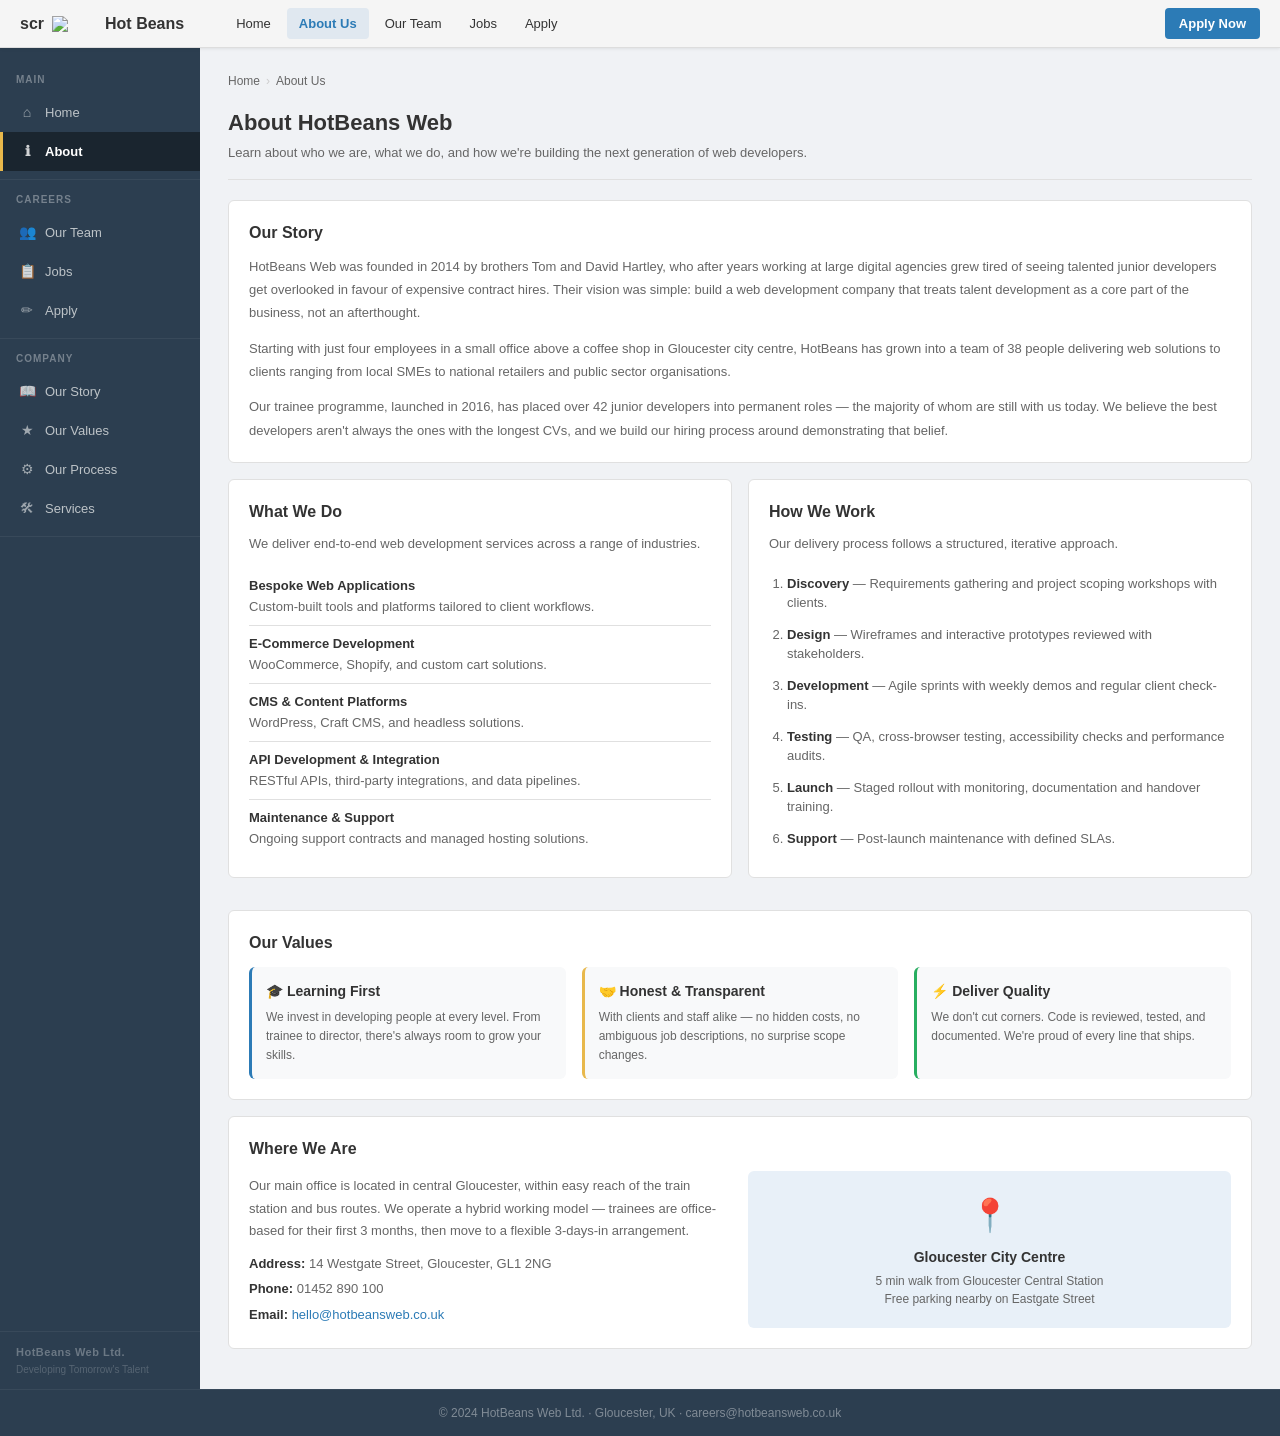
==== about.html @ 0897ee4d "everything" ====
<!DOCTYPE html>
<html lang="en">
<head>
  <meta charset="UTF-8">
  <meta name="viewport" content="width=device-width, initial-scale=1.0">
  <title>HotBeans  – About Us</title>
  <link rel="stylesheet" href="styles.css">
</head>
<body>

<header class="topnav">
  <a href="index.html" class="logo">
   scr <img src="https://th.bing.com/th/id/OIP.YHjpVh_dgI79iVT2qA23bwHaHa?w=175&h=180&c=7&r=0&o=7&pid=1.7&rm=3" length="45px" width="45">
    Hot Beans
  </a>
  <nav>
    <a href="index.html" data-nav>Home</a>
    <a href="about.html" data-nav class="active">About Us</a>
    <a href="team.html" data-nav>Our Team</a>
    <a href="jobs.html" data-nav>Jobs</a>
    <a href="apply.html" data-nav>Apply</a>
  </nav>
  <a href="apply.html" class="topnav-cta">Apply Now</a>
</header>

<div class="layout">
  <aside class="sidebar">
    <div class="sidebar-section">
      <div class="sidebar-label">Main</div>
      <a href="index.html" data-nav><i class="icon">⌂</i> Home</a>
      <a href="about.html" class="active" data-nav><i class="icon">ℹ</i> About</a>
    </div>
    <div class="sidebar-section">
      <div class="sidebar-label">Careers</div>
      <a href="team.html" data-nav><i class="icon">👥</i> Our Team</a>
      <a href="jobs.html" data-nav><i class="icon">📋</i> Jobs</a>
      <a href="apply.html" data-nav><i class="icon">✏</i> Apply</a>
    </div>
    <div class="sidebar-section">
      <div class="sidebar-label">Company</div>
      <a href="#our-story"><i class="icon">📖</i> Our Story</a>
      <a href="#values"><i class="icon">★</i> Our Values</a>
      <a href="#process"><i class="icon">⚙</i> Our Process</a>
      <a href="#services"><i class="icon">🛠</i> Services</a>
    </div>
    <div class="sidebar-footer">
      <div class="company-name">HotBeans Web Ltd.</div>
      <div class="tagline">Developing Tomorrow's Talent</div>
    </div>
  </aside>

  <main class="main">
    <div class="breadcrumb">
      <a href="index.html">Home</a>
      <span class="sep">›</span>
      <span>About Us</span>
    </div>

    <div class="page-header">
      <h1>About HotBeans Web</h1>
      <p>Learn about who we are, what we do, and how we're building the next generation of web developers.</p>
    </div>

    <!-- STORY -->
    <div id="our-story" class="card" style="margin-bottom:16px;">
      <h2>Our Story</h2>
      <p style="color:var(--text-muted);font-size:13px;line-height:1.8;margin-bottom:12px;">
        HotBeans Web was founded in 2014 by brothers Tom and David Hartley, who after years working at large digital agencies grew tired of seeing talented junior developers get overlooked in favour of expensive contract hires. Their vision was simple: build a web development company that treats talent development as a core part of the business, not an afterthought.
      </p>
      <p style="color:var(--text-muted);font-size:13px;line-height:1.8;margin-bottom:12px;">
        Starting with just four employees in a small office above a coffee shop in Gloucester city centre, HotBeans has grown into a team of 38 people delivering web solutions to clients ranging from local SMEs to national retailers and public sector organisations.
      </p>
      <p style="color:var(--text-muted);font-size:13px;line-height:1.8;">
        Our trainee programme, launched in 2016, has placed over 42 junior developers into permanent roles — the majority of whom are still with us today. We believe the best developers aren't always the ones with the longest CVs, and we build our hiring process around demonstrating that belief.
      </p>
    </div>

    <div class="grid-2" style="margin-bottom:16px;">

      <!-- WHAT WE DO -->
      <div class="card" id="services">
        <h2>What We Do</h2>
        <p style="color:var(--text-muted);font-size:13px;margin-bottom:14px;">We deliver end-to-end web development services across a range of industries.</p>
        <ul style="list-style:none;padding:0;">
          <li style="padding:8px 0;border-bottom:1px solid var(--border);font-size:13px;">
            <strong style="display:block;margin-bottom:2px;">Bespoke Web Applications</strong>
            <span style="color:var(--text-muted);">Custom-built tools and platforms tailored to client workflows.</span>
          </li>
          <li style="padding:8px 0;border-bottom:1px solid var(--border);font-size:13px;">
            <strong style="display:block;margin-bottom:2px;">E-Commerce Development</strong>
            <span style="color:var(--text-muted);">WooCommerce, Shopify, and custom cart solutions.</span>
          </li>
          <li style="padding:8px 0;border-bottom:1px solid var(--border);font-size:13px;">
            <strong style="display:block;margin-bottom:2px;">CMS & Content Platforms</strong>
            <span style="color:var(--text-muted);">WordPress, Craft CMS, and headless solutions.</span>
          </li>
          <li style="padding:8px 0;border-bottom:1px solid var(--border);font-size:13px;">
            <strong style="display:block;margin-bottom:2px;">API Development & Integration</strong>
            <span style="color:var(--text-muted);">RESTful APIs, third-party integrations, and data pipelines.</span>
          </li>
          <li style="padding:8px 0;font-size:13px;">
            <strong style="display:block;margin-bottom:2px;">Maintenance & Support</strong>
            <span style="color:var(--text-muted);">Ongoing support contracts and managed hosting solutions.</span>
          </li>
        </ul>
      </div>

      <!-- OUR PROCESS -->
      <div class="card" id="process">
        <h2>How We Work</h2>
        <p style="color:var(--text-muted);font-size:13px;margin-bottom:14px;">Our delivery process follows a structured, iterative approach.</p>
        <ol style="padding-left:18px;">
          <li style="padding:6px 0;font-size:13px;color:var(--text-muted);">
            <strong style="color:var(--text-main);">Discovery</strong> — Requirements gathering and project scoping workshops with clients.
          </li>
          <li style="padding:6px 0;font-size:13px;color:var(--text-muted);">
            <strong style="color:var(--text-main);">Design</strong> — Wireframes and interactive prototypes reviewed with stakeholders.
          </li>
          <li style="padding:6px 0;font-size:13px;color:var(--text-muted);">
            <strong style="color:var(--text-main);">Development</strong> — Agile sprints with weekly demos and regular client check-ins.
          </li>
          <li style="padding:6px 0;font-size:13px;color:var(--text-muted);">
            <strong style="color:var(--text-main);">Testing</strong> — QA, cross-browser testing, accessibility checks and performance audits.
          </li>
          <li style="padding:6px 0;font-size:13px;color:var(--text-muted);">
            <strong style="color:var(--text-main);">Launch</strong> — Staged rollout with monitoring, documentation and handover training.
          </li>
          <li style="padding:6px 0;font-size:13px;color:var(--text-muted);">
            <strong style="color:var(--text-main);">Support</strong> — Post-launch maintenance with defined SLAs.
          </li>
        </ol>
      </div>

    </div>

    <!-- VALUES -->
    <div id="values" class="card" style="margin-bottom:16px;">
      <h2>Our Values</h2>
      <div class="grid-3" style="margin-top:12px;">
        <div style="padding:14px;background:#f8f9fa;border-radius:6px;border-left:3px solid var(--primary);">
          <div style="font-weight:700;font-size:14px;margin-bottom:6px;">🎓 Learning First</div>
          <p style="font-size:12px;color:var(--text-muted);line-height:1.6;">We invest in developing people at every level. From trainee to director, there's always room to grow your skills.</p>
        </div>
        <div style="padding:14px;background:#f8f9fa;border-radius:6px;border-left:3px solid var(--accent);">
          <div style="font-weight:700;font-size:14px;margin-bottom:6px;">🤝 Honest & Transparent</div>
          <p style="font-size:12px;color:var(--text-muted);line-height:1.6;">With clients and staff alike — no hidden costs, no ambiguous job descriptions, no surprise scope changes.</p>
        </div>
        <div style="padding:14px;background:#f8f9fa;border-radius:6px;border-left:3px solid var(--success);">
          <div style="font-weight:700;font-size:14px;margin-bottom:6px;">⚡ Deliver Quality</div>
          <p style="font-size:12px;color:var(--text-muted);line-height:1.6;">We don't cut corners. Code is reviewed, tested, and documented. We're proud of every line that ships.</p>
        </div>
      </div>
    </div>

    <!-- LOCATION -->
    <div class="card">
      <h2>Where We Are</h2>
      <div class="grid-2" style="align-items:center;">
        <div>
          <p style="font-size:13px;color:var(--text-muted);line-height:1.7;margin-bottom:12px;">
            Our main office is located in central Gloucester, within easy reach of the train station and bus routes. We operate a hybrid working model — trainees are office-based for their first 3 months, then move to a flexible 3-days-in arrangement.
          </p>
          <div style="font-size:13px;margin-bottom:6px;"><strong>Address:</strong> <span style="color:var(--text-muted);">14 Westgate Street, Gloucester, GL1 2NG</span></div>
          <div style="font-size:13px;margin-bottom:6px;"><strong>Phone:</strong> <span style="color:var(--text-muted);">01452 890 100</span></div>
          <div style="font-size:13px;"><strong>Email:</strong> <a href="mailto:hello@hotbeansweb.co.uk">hello@hotbeansweb.co.uk</a></div>
        </div>
        <div style="background:#e8f0f8;border-radius:6px;padding:20px;text-align:center;">
          <div style="font-size:32px;margin-bottom:8px;">📍</div>
          <div style="font-weight:700;font-size:14px;margin-bottom:4px;">Gloucester City Centre</div>
          <div style="font-size:12px;color:var(--text-muted);">5 min walk from Gloucester Central Station</div>
          <div style="font-size:12px;color:var(--text-muted);">Free parking nearby on Eastgate Street</div>
        </div>
      </div>
    </div>

  </main>
</div>

<footer class="site-footer">
  © 2024 HotBeans Web Ltd. · Gloucester, UK · <a href="mailto:careers@hotbeansweb.co.uk" style="color:rgba(255,255,255,0.4);">careers@hotbeansweb.co.uk</a>
</footer>

<script src="main.js"></script>
</body>
</html>
---- styles.css ----
/* ===== RESET & BASE ===== */
*, *::before, *::after { box-sizing: border-box; margin: 0; padding: 0; }

:root {
  --sidebar-bg: #2c3e50;
  --sidebar-active: #1a252f;
  --sidebar-hover: #34495e;
  --sidebar-text: #bdc3c7;
  --sidebar-active-text: #ffffff;
  --sidebar-width: 200px;
  --topnav-bg: #f5f5f5;
  --topnav-border: #ddd;
  --accent: #e8b84b;
  --accent-hover: #d4a43a;
  --primary: #2c7bb6;
  --primary-hover: #1e5f8e;
  --body-bg: #f0f2f5;
  --card-bg: #ffffff;
  --text-main: #333333;
  --text-muted: #666666;
  --text-light: #999999;
  --border: #e0e0e0;
  --success: #27ae60;
  --tag-html: #e74c3c;
  --tag-css: #3498db;
  --tag-js: #f39c12;
  --tag-react: #61dafb;
  --tag-php: #8892BF;
  --tag-node: #68a063;
  --font: 'Segoe UI', Tahoma, Geneva, Verdana, sans-serif;
}

body {
  font-family: var(--font);
  background: var(--body-bg);
  color: var(--text-main);
  font-size: 14px;
  line-height: 1.5;
  display: flex;
  flex-direction: column;
  min-height: 100vh;
}

a { color: var(--primary); text-decoration: none; }
a:hover { text-decoration: underline; }

/* ===== LAYOUT ===== */
.layout {
  display: flex;
  flex: 1;
  min-height: calc(100vh - 48px);
}

/* ===== TOP NAV ===== */
.topnav {
  background: var(--topnav-bg);
  border-bottom: 1px solid var(--topnav-border);
  height: 48px;
  display: flex;
  align-items: center;
  padding: 0 20px;
  gap: 24px;
  position: sticky;
  top: 0;
  z-index: 100;
  box-shadow: 0 1px 3px rgba(0,0,0,0.08);
}

.topnav .logo {
  display: flex;
  align-items: center;
  gap: 8px;
  font-weight: 700;
  font-size: 16px;
  color: var(--text-main);
  text-decoration: none;
  margin-right: 16px;
}

.topnav .logo .logo-icon {
  background: var(--accent);
  color: #fff;
  width: 28px;
  height: 28px;
  border-radius: 4px;
  display: flex;
  align-items: center;
  justify-content: center;
  font-size: 13px;
  font-weight: 900;
}

.topnav nav {
  display: flex;
  gap: 4px;
  flex: 1;
}

.topnav nav a {
  padding: 6px 12px;
  border-radius: 4px;
  color: var(--text-main);
  font-size: 13px;
  text-decoration: none;
  transition: background 0.15s;
}

.topnav nav a:hover { background: #e8e8e8; }
.topnav nav a.active { background: #e0e8f0; color: var(--primary); font-weight: 600; }

.topnav .topnav-cta {
  margin-left: auto;
  background: var(--primary);
  color: #fff;
  padding: 6px 14px;
  border-radius: 4px;
  font-size: 13px;
  font-weight: 600;
  text-decoration: none;
  transition: background 0.15s;
}

.topnav .topnav-cta:hover { background: var(--primary-hover); text-decoration: none; }

/* ===== SIDEBAR ===== */
.sidebar {
  width: var(--sidebar-width);
  background: var(--sidebar-bg);
  display: flex;
  flex-direction: column;
  flex-shrink: 0;
  padding-top: 12px;
}

.sidebar-section {
  padding: 8px 0;
  border-bottom: 1px solid rgba(255,255,255,0.06);
}

.sidebar-label {
  font-size: 10px;
  font-weight: 700;
  letter-spacing: 1px;
  text-transform: uppercase;
  color: rgba(255,255,255,0.35);
  padding: 4px 16px 6px;
}

.sidebar a {
  display: flex;
  align-items: center;
  gap: 10px;
  padding: 9px 16px;
  color: var(--sidebar-text);
  text-decoration: none;
  font-size: 13px;
  transition: background 0.15s, color 0.15s;
  border-left: 3px solid transparent;
}

.sidebar a:hover {
  background: var(--sidebar-hover);
  color: #fff;
  text-decoration: none;
}

.sidebar a.active {
  background: var(--sidebar-active);
  color: var(--sidebar-active-text);
  border-left-color: var(--accent);
  font-weight: 600;
}

.sidebar a .icon {
  width: 16px;
  text-align: center;
  font-style: normal;
  font-size: 14px;
  opacity: 0.8;
}

.sidebar-footer {
  margin-top: auto;
  padding: 12px 16px;
  border-top: 1px solid rgba(255,255,255,0.06);
}

.sidebar-footer .company-name {
  font-size: 11px;
  color: rgba(255,255,255,0.3);
  font-weight: 600;
  letter-spacing: 0.5px;
}

.sidebar-footer .tagline {
  font-size: 10px;
  color: rgba(255,255,255,0.2);
  margin-top: 2px;
}

/* ===== MAIN CONTENT ===== */
.main {
  flex: 1;
  padding: 24px 28px;
  overflow-y: auto;
}

.page-header {
  margin-bottom: 20px;
  padding-bottom: 16px;
  border-bottom: 1px solid var(--border);
}

.page-header h1 {
  font-size: 22px;
  font-weight: 700;
  color: var(--text-main);
  margin-bottom: 4px;
}

.page-header p {
  color: var(--text-muted);
  font-size: 13px;
}

/* ===== CARDS ===== */
.card {
  background: var(--card-bg);
  border: 1px solid var(--border);
  border-radius: 6px;
  padding: 20px;
  margin-bottom: 16px;
}

.card h2 {
  font-size: 16px;
  font-weight: 700;
  margin-bottom: 10px;
  color: var(--text-main);
}

.card h3 {
  font-size: 14px;
  font-weight: 700;
  margin-bottom: 8px;
}

/* ===== BUTTONS ===== */
.btn {
  display: inline-block;
  padding: 8px 16px;
  border-radius: 4px;
  font-size: 13px;
  font-weight: 600;
  cursor: pointer;
  border: none;
  transition: background 0.15s, transform 0.1s;
  text-decoration: none;
  text-align: center;
}

.btn:active { transform: scale(0.98); }
.btn:hover { text-decoration: none; }

.btn-primary { background: var(--primary); color: #fff; }
.btn-primary:hover { background: var(--primary-hover); color: #fff; }

.btn-accent { background: var(--accent); color: #fff; }
.btn-accent:hover { background: var(--accent-hover); color: #fff; }

.btn-outline {
  background: transparent;
  color: var(--primary);
  border: 1px solid var(--primary);
}
.btn-outline:hover { background: #e8f0f8; color: var(--primary); }

.btn-sm { padding: 5px 10px; font-size: 12px; }
.btn-lg { padding: 11px 24px; font-size: 15px; }

/* ===== TAGS ===== */
.tag {
  display: inline-block;
  padding: 2px 7px;
  border-radius: 3px;
  font-size: 11px;
  font-weight: 700;
  letter-spacing: 0.3px;
  color: #fff;
  margin: 2px 2px 2px 0;
}

.tag-html { background: var(--tag-html); }
.tag-css { background: var(--tag-css); }
.tag-js { background: var(--tag-js); }
.tag-react { background: var(--tag-react); color: #222; }
.tag-php { background: var(--tag-php); }
.tag-node { background: var(--tag-node); }
.tag-sql { background: #8e44ad; }
.tag-python { background: #27ae60; }

/* ===== GRID ===== */
.grid-2 { display: grid; grid-template-columns: 1fr 1fr; gap: 16px; }
.grid-3 { display: grid; grid-template-columns: 1fr 1fr 1fr; gap: 16px; }

/* ===== FORM ELEMENTS ===== */
.form-group { margin-bottom: 16px; }
.form-group label {
  display: block;
  font-size: 13px;
  font-weight: 600;
  margin-bottom: 5px;
  color: var(--text-main);
}

.form-group input,
.form-group textarea,
.form-group select {
  width: 100%;
  padding: 8px 10px;
  border: 1px solid #ccc;
  border-radius: 4px;
  font-size: 13px;
  font-family: var(--font);
  background: #fff;
  color: var(--text-main);
  transition: border-color 0.15s, box-shadow 0.15s;
}

.form-group input:focus,
.form-group textarea:focus,
.form-group select:focus {
  outline: none;
  border-color: var(--primary);
  box-shadow: 0 0 0 3px rgba(44, 123, 182, 0.12);
}

.form-group textarea { resize: vertical; min-height: 90px; }

.form-row { display: grid; grid-template-columns: 1fr 1fr; gap: 16px; }

.form-hint { font-size: 11px; color: var(--text-muted); margin-top: 3px; }

.required::after { content: ' *'; color: #e74c3c; }

/* ===== CHECKBOX ===== */
.checkbox-group { display: flex; flex-wrap: wrap; gap: 8px; margin-top: 6px; }
.checkbox-item { display: flex; align-items: center; gap: 6px; }
.checkbox-item input[type="checkbox"] { width: 14px; height: 14px; accent-color: var(--primary); }
.checkbox-item label { font-size: 13px; font-weight: 400; margin: 0; cursor: pointer; }

/* ===== STATS ===== */
.stats-row {
  display: flex;
  gap: 16px;
  margin-bottom: 20px;
}

.stat-card {
  flex: 1;
  background: var(--card-bg);
  border: 1px solid var(--border);
  border-radius: 6px;
  padding: 16px 20px;
  text-align: center;
}

.stat-card .stat-value {
  font-size: 28px;
  font-weight: 800;
  color: var(--primary);
  line-height: 1;
  margin-bottom: 4px;
}

.stat-card .stat-label {
  font-size: 12px;
  color: var(--text-muted);
  text-transform: uppercase;
  letter-spacing: 0.5px;
}

/* ===== NOTICE / ALERT ===== */
.notice {
  padding: 10px 14px;
  border-radius: 4px;
  font-size: 13px;
  margin-bottom: 16px;
  border-left: 4px solid;
}

.notice-info { background: #e8f0f8; border-color: var(--primary); color: #1a4d7a; }
.notice-success { background: #e8f5ee; border-color: var(--success); color: #1a5c34; }
.notice-warn { background: #fef9e7; border-color: var(--accent); color: #7d6008; }

/* ===== TEAM CARD ===== */
.team-card {
  background: var(--card-bg);
  border: 1px solid var(--border);
  border-radius: 6px;
  padding: 16px;
  text-align: center;
}

.team-card .avatar {
  width: 64px;
  height: 64px;
  border-radius: 50%;
  margin: 0 auto 10px;
  background: #ddd;
  display: flex;
  align-items: center;
  justify-content: center;
  font-size: 24px;
  font-weight: 800;
  color: #fff;
}

.team-card .name { font-weight: 700; font-size: 14px; margin-bottom: 2px; }
.team-card .role { font-size: 12px; color: var(--text-muted); margin-bottom: 6px; }
.team-card .status {
  display: inline-flex;
  align-items: center;
  gap: 4px;
  font-size: 11px;
  font-weight: 600;
  padding: 3px 8px;
  border-radius: 3px;
  margin-bottom: 8px;
}
.status-available { background: #e8f5ee; color: var(--success); }
.status-placed { background: #fdecea; color: #c0392b; }
.status-training { background: #fef9e7; color: #e67e22; }

/* ===== JOB CARD ===== */
.job-card {
  background: var(--card-bg);
  border: 1px solid var(--border);
  border-radius: 6px;
  padding: 16px 20px;
  margin-bottom: 12px;
  transition: box-shadow 0.15s;
}

.job-card:hover { box-shadow: 0 2px 8px rgba(0,0,0,0.08); }

.job-card .job-title { font-size: 15px; font-weight: 700; margin-bottom: 6px; }
.job-card .job-meta {
  display: flex;
  gap: 16px;
  font-size: 12px;
  color: var(--text-muted);
  margin-bottom: 8px;
  flex-wrap: wrap;
}
.job-card .job-meta span { display: flex; align-items: center; gap: 4px; }
.job-card .job-desc { font-size: 13px; color: var(--text-muted); margin-bottom: 10px; line-height: 1.5; }
.job-card .job-footer { display: flex; align-items: center; justify-content: space-between; flex-wrap: wrap; gap: 8px; }
.job-card .job-skills { display: flex; flex-wrap: wrap; gap: 4px; }

/* ===== BREADCRUMB ===== */
.breadcrumb {
  font-size: 12px;
  color: var(--text-muted);
  margin-bottom: 16px;
  display: flex;
  gap: 6px;
  align-items: center;
}
.breadcrumb a { color: var(--text-muted); }
.breadcrumb a:hover { color: var(--primary); }
.breadcrumb .sep { color: #ccc; }

/* ===== FOOTER ===== */
.site-footer {
  background: var(--sidebar-bg);
  color: rgba(255,255,255,0.4);
  text-align: center;
  padding: 14px 20px;
  font-size: 12px;
  border-top: 1px solid rgba(255,255,255,0.06);
}

/* ===== HERO SECTION (Home) ===== */
.hero {
  background: linear-gradient(135deg, #2c7bb6 0%, #1a4d7a 100%);
  border-radius: 6px;
  padding: 32px 28px;
  color: #fff;
  margin-bottom: 20px;
  position: relative;
  overflow: hidden;
}

.hero::after {
  content: '';
  position: absolute;
  right: -20px;
  bottom: -30px;
  width: 180px;
  height: 180px;
  background: rgba(255,255,255,0.05);
  border-radius: 50%;
}

.hero h1 { font-size: 26px; font-weight: 800; margin-bottom: 8px; }
.hero p { font-size: 14px; opacity: 0.85; margin-bottom: 18px; max-width: 480px; }
.hero .hero-actions { display: flex; gap: 10px; flex-wrap: wrap; }

/* ===== RESPONSIVE ===== */
@media (max-width: 768px) {
  .sidebar { display: none; }
  .grid-2, .grid-3 { grid-template-columns: 1fr; }
  .form-row { grid-template-columns: 1fr; }
  .stats-row { flex-wrap: wrap; }
  .main { padding: 16px; }
}
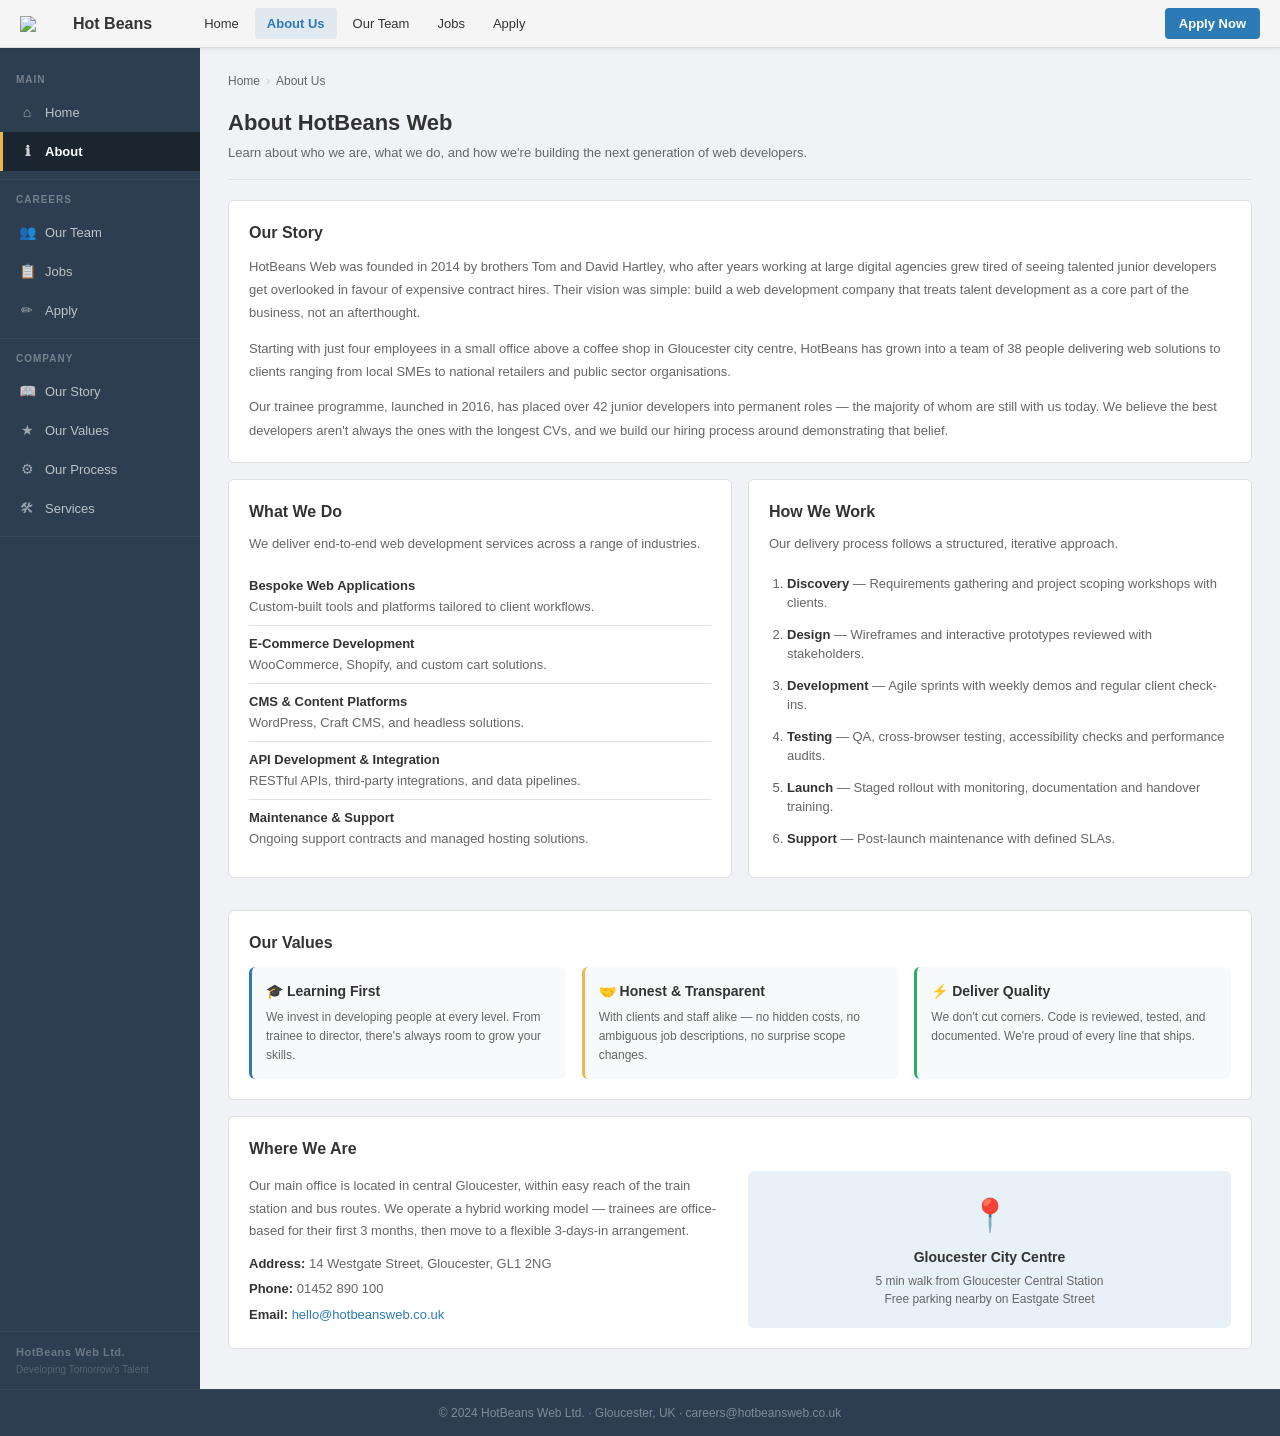
==== commit ab03a73a: "formatting and logo fix" ====
--- a/about.html
+++ b/about.html
@@ -1,185 +1,213 @@
 <!DOCTYPE html>
 <html lang="en">
+
 <head>
   <meta charset="UTF-8">
   <meta name="viewport" content="width=device-width, initial-scale=1.0">
-  <title>HotBeans  – About Us</title>
+  <title>HotBeans – About Us</title>
   <link rel="stylesheet" href="styles.css">
 </head>
+
 <body>
 
-<header class="topnav">
-  <a href="index.html" class="logo">
-   scr <img src="https://th.bing.com/th/id/OIP.YHjpVh_dgI79iVT2qA23bwHaHa?w=175&h=180&c=7&r=0&o=7&pid=1.7&rm=3" length="45px" width="45">
-    Hot Beans
-  </a>
-  <nav>
-    <a href="index.html" data-nav>Home</a>
-    <a href="about.html" data-nav class="active">About Us</a>
-    <a href="team.html" data-nav>Our Team</a>
-    <a href="jobs.html" data-nav>Jobs</a>
-    <a href="apply.html" data-nav>Apply</a>
-  </nav>
-  <a href="apply.html" class="topnav-cta">Apply Now</a>
-</header>
-
-<div class="layout">
-  <aside class="sidebar">
-    <div class="sidebar-section">
-      <div class="sidebar-label">Main</div>
-      <a href="index.html" data-nav><i class="icon">⌂</i> Home</a>
-      <a href="about.html" class="active" data-nav><i class="icon">ℹ</i> About</a>
-    </div>
-    <div class="sidebar-section">
-      <div class="sidebar-label">Careers</div>
-      <a href="team.html" data-nav><i class="icon">👥</i> Our Team</a>
-      <a href="jobs.html" data-nav><i class="icon">📋</i> Jobs</a>
-      <a href="apply.html" data-nav><i class="icon">✏</i> Apply</a>
-    </div>
-    <div class="sidebar-section">
-      <div class="sidebar-label">Company</div>
-      <a href="#our-story"><i class="icon">📖</i> Our Story</a>
-      <a href="#values"><i class="icon">★</i> Our Values</a>
-      <a href="#process"><i class="icon">⚙</i> Our Process</a>
-      <a href="#services"><i class="icon">🛠</i> Services</a>
-    </div>
-    <div class="sidebar-footer">
-      <div class="company-name">HotBeans Web Ltd.</div>
-      <div class="tagline">Developing Tomorrow's Talent</div>
-    </div>
-  </aside>
-
-  <main class="main">
-    <div class="breadcrumb">
-      <a href="index.html">Home</a>
-      <span class="sep">›</span>
-      <span>About Us</span>
-    </div>
-
-    <div class="page-header">
-      <h1>About HotBeans Web</h1>
-      <p>Learn about who we are, what we do, and how we're building the next generation of web developers.</p>
-    </div>
-
-    <!-- STORY -->
-    <div id="our-story" class="card" style="margin-bottom:16px;">
-      <h2>Our Story</h2>
-      <p style="color:var(--text-muted);font-size:13px;line-height:1.8;margin-bottom:12px;">
-        HotBeans Web was founded in 2014 by brothers Tom and David Hartley, who after years working at large digital agencies grew tired of seeing talented junior developers get overlooked in favour of expensive contract hires. Their vision was simple: build a web development company that treats talent development as a core part of the business, not an afterthought.
-      </p>
-      <p style="color:var(--text-muted);font-size:13px;line-height:1.8;margin-bottom:12px;">
-        Starting with just four employees in a small office above a coffee shop in Gloucester city centre, HotBeans has grown into a team of 38 people delivering web solutions to clients ranging from local SMEs to national retailers and public sector organisations.
-      </p>
-      <p style="color:var(--text-muted);font-size:13px;line-height:1.8;">
-        Our trainee programme, launched in 2016, has placed over 42 junior developers into permanent roles — the majority of whom are still with us today. We believe the best developers aren't always the ones with the longest CVs, and we build our hiring process around demonstrating that belief.
-      </p>
-    </div>
-
-    <div class="grid-2" style="margin-bottom:16px;">
-
-      <!-- WHAT WE DO -->
-      <div class="card" id="services">
-        <h2>What We Do</h2>
-        <p style="color:var(--text-muted);font-size:13px;margin-bottom:14px;">We deliver end-to-end web development services across a range of industries.</p>
-        <ul style="list-style:none;padding:0;">
-          <li style="padding:8px 0;border-bottom:1px solid var(--border);font-size:13px;">
-            <strong style="display:block;margin-bottom:2px;">Bespoke Web Applications</strong>
-            <span style="color:var(--text-muted);">Custom-built tools and platforms tailored to client workflows.</span>
-          </li>
-          <li style="padding:8px 0;border-bottom:1px solid var(--border);font-size:13px;">
-            <strong style="display:block;margin-bottom:2px;">E-Commerce Development</strong>
-            <span style="color:var(--text-muted);">WooCommerce, Shopify, and custom cart solutions.</span>
-          </li>
-          <li style="padding:8px 0;border-bottom:1px solid var(--border);font-size:13px;">
-            <strong style="display:block;margin-bottom:2px;">CMS & Content Platforms</strong>
-            <span style="color:var(--text-muted);">WordPress, Craft CMS, and headless solutions.</span>
-          </li>
-          <li style="padding:8px 0;border-bottom:1px solid var(--border);font-size:13px;">
-            <strong style="display:block;margin-bottom:2px;">API Development & Integration</strong>
-            <span style="color:var(--text-muted);">RESTful APIs, third-party integrations, and data pipelines.</span>
-          </li>
-          <li style="padding:8px 0;font-size:13px;">
-            <strong style="display:block;margin-bottom:2px;">Maintenance & Support</strong>
-            <span style="color:var(--text-muted);">Ongoing support contracts and managed hosting solutions.</span>
-          </li>
-        </ul>
-      </div>
-
-      <!-- OUR PROCESS -->
-      <div class="card" id="process">
-        <h2>How We Work</h2>
-        <p style="color:var(--text-muted);font-size:13px;margin-bottom:14px;">Our delivery process follows a structured, iterative approach.</p>
-        <ol style="padding-left:18px;">
-          <li style="padding:6px 0;font-size:13px;color:var(--text-muted);">
-            <strong style="color:var(--text-main);">Discovery</strong> — Requirements gathering and project scoping workshops with clients.
-          </li>
-          <li style="padding:6px 0;font-size:13px;color:var(--text-muted);">
-            <strong style="color:var(--text-main);">Design</strong> — Wireframes and interactive prototypes reviewed with stakeholders.
-          </li>
-          <li style="padding:6px 0;font-size:13px;color:var(--text-muted);">
-            <strong style="color:var(--text-main);">Development</strong> — Agile sprints with weekly demos and regular client check-ins.
-          </li>
-          <li style="padding:6px 0;font-size:13px;color:var(--text-muted);">
-            <strong style="color:var(--text-main);">Testing</strong> — QA, cross-browser testing, accessibility checks and performance audits.
-          </li>
-          <li style="padding:6px 0;font-size:13px;color:var(--text-muted);">
-            <strong style="color:var(--text-main);">Launch</strong> — Staged rollout with monitoring, documentation and handover training.
-          </li>
-          <li style="padding:6px 0;font-size:13px;color:var(--text-muted);">
-            <strong style="color:var(--text-main);">Support</strong> — Post-launch maintenance with defined SLAs.
-          </li>
-        </ol>
-      </div>
-
-    </div>
-
-    <!-- VALUES -->
-    <div id="values" class="card" style="margin-bottom:16px;">
-      <h2>Our Values</h2>
-      <div class="grid-3" style="margin-top:12px;">
-        <div style="padding:14px;background:#f8f9fa;border-radius:6px;border-left:3px solid var(--primary);">
-          <div style="font-weight:700;font-size:14px;margin-bottom:6px;">🎓 Learning First</div>
-          <p style="font-size:12px;color:var(--text-muted);line-height:1.6;">We invest in developing people at every level. From trainee to director, there's always room to grow your skills.</p>
-        </div>
-        <div style="padding:14px;background:#f8f9fa;border-radius:6px;border-left:3px solid var(--accent);">
-          <div style="font-weight:700;font-size:14px;margin-bottom:6px;">🤝 Honest & Transparent</div>
-          <p style="font-size:12px;color:var(--text-muted);line-height:1.6;">With clients and staff alike — no hidden costs, no ambiguous job descriptions, no surprise scope changes.</p>
-        </div>
-        <div style="padding:14px;background:#f8f9fa;border-radius:6px;border-left:3px solid var(--success);">
-          <div style="font-weight:700;font-size:14px;margin-bottom:6px;">⚡ Deliver Quality</div>
-          <p style="font-size:12px;color:var(--text-muted);line-height:1.6;">We don't cut corners. Code is reviewed, tested, and documented. We're proud of every line that ships.</p>
-        </div>
-      </div>
-    </div>
-
-    <!-- LOCATION -->
-    <div class="card">
-      <h2>Where We Are</h2>
-      <div class="grid-2" style="align-items:center;">
-        <div>
-          <p style="font-size:13px;color:var(--text-muted);line-height:1.7;margin-bottom:12px;">
-            Our main office is located in central Gloucester, within easy reach of the train station and bus routes. We operate a hybrid working model — trainees are office-based for their first 3 months, then move to a flexible 3-days-in arrangement.
-          </p>
-          <div style="font-size:13px;margin-bottom:6px;"><strong>Address:</strong> <span style="color:var(--text-muted);">14 Westgate Street, Gloucester, GL1 2NG</span></div>
-          <div style="font-size:13px;margin-bottom:6px;"><strong>Phone:</strong> <span style="color:var(--text-muted);">01452 890 100</span></div>
-          <div style="font-size:13px;"><strong>Email:</strong> <a href="mailto:hello@hotbeansweb.co.uk">hello@hotbeansweb.co.uk</a></div>
-        </div>
-        <div style="background:#e8f0f8;border-radius:6px;padding:20px;text-align:center;">
-          <div style="font-size:32px;margin-bottom:8px;">📍</div>
-          <div style="font-weight:700;font-size:14px;margin-bottom:4px;">Gloucester City Centre</div>
-          <div style="font-size:12px;color:var(--text-muted);">5 min walk from Gloucester Central Station</div>
-          <div style="font-size:12px;color:var(--text-muted);">Free parking nearby on Eastgate Street</div>
-        </div>
-      </div>
-    </div>
-
-  </main>
-</div>
-
-<footer class="site-footer">
-  © 2024 HotBeans Web Ltd. · Gloucester, UK · <a href="mailto:careers@hotbeansweb.co.uk" style="color:rgba(255,255,255,0.4);">careers@hotbeansweb.co.uk</a>
-</footer>
-
-<script src="main.js"></script>
+  <header class="topnav">
+    <a href="index.html" class="logo">
+      <img src="https://th.bing.com/th/id/OIP.YHjpVh_dgI79iVT2qA23bwHaHa?w=175&h=180&c=7&r=0&o=7&pid=1.7&rm=3"
+        length="45px" width="45">
+      Hot Beans
+    </a>
+    <nav>
+      <a href="index.html" data-nav>Home</a>
+      <a href="about.html" data-nav class="active">About Us</a>
+      <a href="team.html" data-nav>Our Team</a>
+      <a href="jobs.html" data-nav>Jobs</a>
+      <a href="apply.html" data-nav>Apply</a>
+    </nav>
+    <a href="apply.html" class="topnav-cta">Apply Now</a>
+  </header>
+
+  <div class="layout">
+    <aside class="sidebar">
+      <div class="sidebar-section">
+        <div class="sidebar-label">Main</div>
+        <a href="index.html" data-nav><i class="icon">⌂</i> Home</a>
+        <a href="about.html" class="active" data-nav><i class="icon">ℹ</i> About</a>
+      </div>
+      <div class="sidebar-section">
+        <div class="sidebar-label">Careers</div>
+        <a href="team.html" data-nav><i class="icon">👥</i> Our Team</a>
+        <a href="jobs.html" data-nav><i class="icon">📋</i> Jobs</a>
+        <a href="apply.html" data-nav><i class="icon">✏</i> Apply</a>
+      </div>
+      <div class="sidebar-section">
+        <div class="sidebar-label">Company</div>
+        <a href="#our-story"><i class="icon">📖</i> Our Story</a>
+        <a href="#values"><i class="icon">★</i> Our Values</a>
+        <a href="#process"><i class="icon">⚙</i> Our Process</a>
+        <a href="#services"><i class="icon">🛠</i> Services</a>
+      </div>
+      <div class="sidebar-footer">
+        <div class="company-name">HotBeans Web Ltd.</div>
+        <div class="tagline">Developing Tomorrow's Talent</div>
+      </div>
+    </aside>
+
+    <main class="main">
+      <div class="breadcrumb">
+        <a href="index.html">Home</a>
+        <span class="sep">›</span>
+        <span>About Us</span>
+      </div>
+
+      <div class="page-header">
+        <h1>About HotBeans Web</h1>
+        <p>Learn about who we are, what we do, and how we're building the next generation of web developers.</p>
+      </div>
+
+      <!-- STORY -->
+      <div id="our-story" class="card" style="margin-bottom:16px;">
+        <h2>Our Story</h2>
+        <p style="color:var(--text-muted);font-size:13px;line-height:1.8;margin-bottom:12px;">
+          HotBeans Web was founded in 2014 by brothers Tom and David Hartley, who after years working at large digital
+          agencies grew tired of seeing talented junior developers get overlooked in favour of expensive contract hires.
+          Their vision was simple: build a web development company that treats talent development as a core part of the
+          business, not an afterthought.
+        </p>
+        <p style="color:var(--text-muted);font-size:13px;line-height:1.8;margin-bottom:12px;">
+          Starting with just four employees in a small office above a coffee shop in Gloucester city centre, HotBeans
+          has grown into a team of 38 people delivering web solutions to clients ranging from local SMEs to national
+          retailers and public sector organisations.
+        </p>
+        <p style="color:var(--text-muted);font-size:13px;line-height:1.8;">
+          Our trainee programme, launched in 2016, has placed over 42 junior developers into permanent roles — the
+          majority of whom are still with us today. We believe the best developers aren't always the ones with the
+          longest CVs, and we build our hiring process around demonstrating that belief.
+        </p>
+      </div>
+
+      <div class="grid-2" style="margin-bottom:16px;">
+
+        <!-- WHAT WE DO -->
+        <div class="card" id="services">
+          <h2>What We Do</h2>
+          <p style="color:var(--text-muted);font-size:13px;margin-bottom:14px;">We deliver end-to-end web development
+            services across a range of industries.</p>
+          <ul style="list-style:none;padding:0;">
+            <li style="padding:8px 0;border-bottom:1px solid var(--border);font-size:13px;">
+              <strong style="display:block;margin-bottom:2px;">Bespoke Web Applications</strong>
+              <span style="color:var(--text-muted);">Custom-built tools and platforms tailored to client
+                workflows.</span>
+            </li>
+            <li style="padding:8px 0;border-bottom:1px solid var(--border);font-size:13px;">
+              <strong style="display:block;margin-bottom:2px;">E-Commerce Development</strong>
+              <span style="color:var(--text-muted);">WooCommerce, Shopify, and custom cart solutions.</span>
+            </li>
+            <li style="padding:8px 0;border-bottom:1px solid var(--border);font-size:13px;">
+              <strong style="display:block;margin-bottom:2px;">CMS & Content Platforms</strong>
+              <span style="color:var(--text-muted);">WordPress, Craft CMS, and headless solutions.</span>
+            </li>
+            <li style="padding:8px 0;border-bottom:1px solid var(--border);font-size:13px;">
+              <strong style="display:block;margin-bottom:2px;">API Development & Integration</strong>
+              <span style="color:var(--text-muted);">RESTful APIs, third-party integrations, and data pipelines.</span>
+            </li>
+            <li style="padding:8px 0;font-size:13px;">
+              <strong style="display:block;margin-bottom:2px;">Maintenance & Support</strong>
+              <span style="color:var(--text-muted);">Ongoing support contracts and managed hosting solutions.</span>
+            </li>
+          </ul>
+        </div>
+
+        <!-- OUR PROCESS -->
+        <div class="card" id="process">
+          <h2>How We Work</h2>
+          <p style="color:var(--text-muted);font-size:13px;margin-bottom:14px;">Our delivery process follows a
+            structured, iterative approach.</p>
+          <ol style="padding-left:18px;">
+            <li style="padding:6px 0;font-size:13px;color:var(--text-muted);">
+              <strong style="color:var(--text-main);">Discovery</strong> — Requirements gathering and project scoping
+              workshops with clients.
+            </li>
+            <li style="padding:6px 0;font-size:13px;color:var(--text-muted);">
+              <strong style="color:var(--text-main);">Design</strong> — Wireframes and interactive prototypes reviewed
+              with stakeholders.
+            </li>
+            <li style="padding:6px 0;font-size:13px;color:var(--text-muted);">
+              <strong style="color:var(--text-main);">Development</strong> — Agile sprints with weekly demos and regular
+              client check-ins.
+            </li>
+            <li style="padding:6px 0;font-size:13px;color:var(--text-muted);">
+              <strong style="color:var(--text-main);">Testing</strong> — QA, cross-browser testing, accessibility checks
+              and performance audits.
+            </li>
+            <li style="padding:6px 0;font-size:13px;color:var(--text-muted);">
+              <strong style="color:var(--text-main);">Launch</strong> — Staged rollout with monitoring, documentation
+              and handover training.
+            </li>
+            <li style="padding:6px 0;font-size:13px;color:var(--text-muted);">
+              <strong style="color:var(--text-main);">Support</strong> — Post-launch maintenance with defined SLAs.
+            </li>
+          </ol>
+        </div>
+
+      </div>
+
+      <!-- VALUES -->
+      <div id="values" class="card" style="margin-bottom:16px;">
+        <h2>Our Values</h2>
+        <div class="grid-3" style="margin-top:12px;">
+          <div style="padding:14px;background:#f8f9fa;border-radius:6px;border-left:3px solid var(--primary);">
+            <div style="font-weight:700;font-size:14px;margin-bottom:6px;">🎓 Learning First</div>
+            <p style="font-size:12px;color:var(--text-muted);line-height:1.6;">We invest in developing people at every
+              level. From trainee to director, there's always room to grow your skills.</p>
+          </div>
+          <div style="padding:14px;background:#f8f9fa;border-radius:6px;border-left:3px solid var(--accent);">
+            <div style="font-weight:700;font-size:14px;margin-bottom:6px;">🤝 Honest & Transparent</div>
+            <p style="font-size:12px;color:var(--text-muted);line-height:1.6;">With clients and staff alike — no hidden
+              costs, no ambiguous job descriptions, no surprise scope changes.</p>
+          </div>
+          <div style="padding:14px;background:#f8f9fa;border-radius:6px;border-left:3px solid var(--success);">
+            <div style="font-weight:700;font-size:14px;margin-bottom:6px;">⚡ Deliver Quality</div>
+            <p style="font-size:12px;color:var(--text-muted);line-height:1.6;">We don't cut corners. Code is reviewed,
+              tested, and documented. We're proud of every line that ships.</p>
+          </div>
+        </div>
+      </div>
+
+      <!-- LOCATION -->
+      <div class="card">
+        <h2>Where We Are</h2>
+        <div class="grid-2" style="align-items:center;">
+          <div>
+            <p style="font-size:13px;color:var(--text-muted);line-height:1.7;margin-bottom:12px;">
+              Our main office is located in central Gloucester, within easy reach of the train station and bus routes.
+              We operate a hybrid working model — trainees are office-based for their first 3 months, then move to a
+              flexible 3-days-in arrangement.
+            </p>
+            <div style="font-size:13px;margin-bottom:6px;"><strong>Address:</strong> <span
+                style="color:var(--text-muted);">14 Westgate Street, Gloucester, GL1 2NG</span></div>
+            <div style="font-size:13px;margin-bottom:6px;"><strong>Phone:</strong> <span
+                style="color:var(--text-muted);">01452 890 100</span></div>
+            <div style="font-size:13px;"><strong>Email:</strong> <a
+                href="mailto:hello@hotbeansweb.co.uk">hello@hotbeansweb.co.uk</a></div>
+          </div>
+          <div style="background:#e8f0f8;border-radius:6px;padding:20px;text-align:center;">
+            <div style="font-size:32px;margin-bottom:8px;">📍</div>
+            <div style="font-weight:700;font-size:14px;margin-bottom:4px;">Gloucester City Centre</div>
+            <div style="font-size:12px;color:var(--text-muted);">5 min walk from Gloucester Central Station</div>
+            <div style="font-size:12px;color:var(--text-muted);">Free parking nearby on Eastgate Street</div>
+          </div>
+        </div>
+      </div>
+
+    </main>
+  </div>
+
+  <footer class="site-footer">
+    © 2024 HotBeans Web Ltd. · Gloucester, UK · <a href="mailto:careers@hotbeansweb.co.uk"
+      style="color:rgba(255,255,255,0.4);">careers@hotbeansweb.co.uk</a>
+  </footer>
+
+  <script src="main.js"></script>
 </body>
-</html>
+
+</html>
